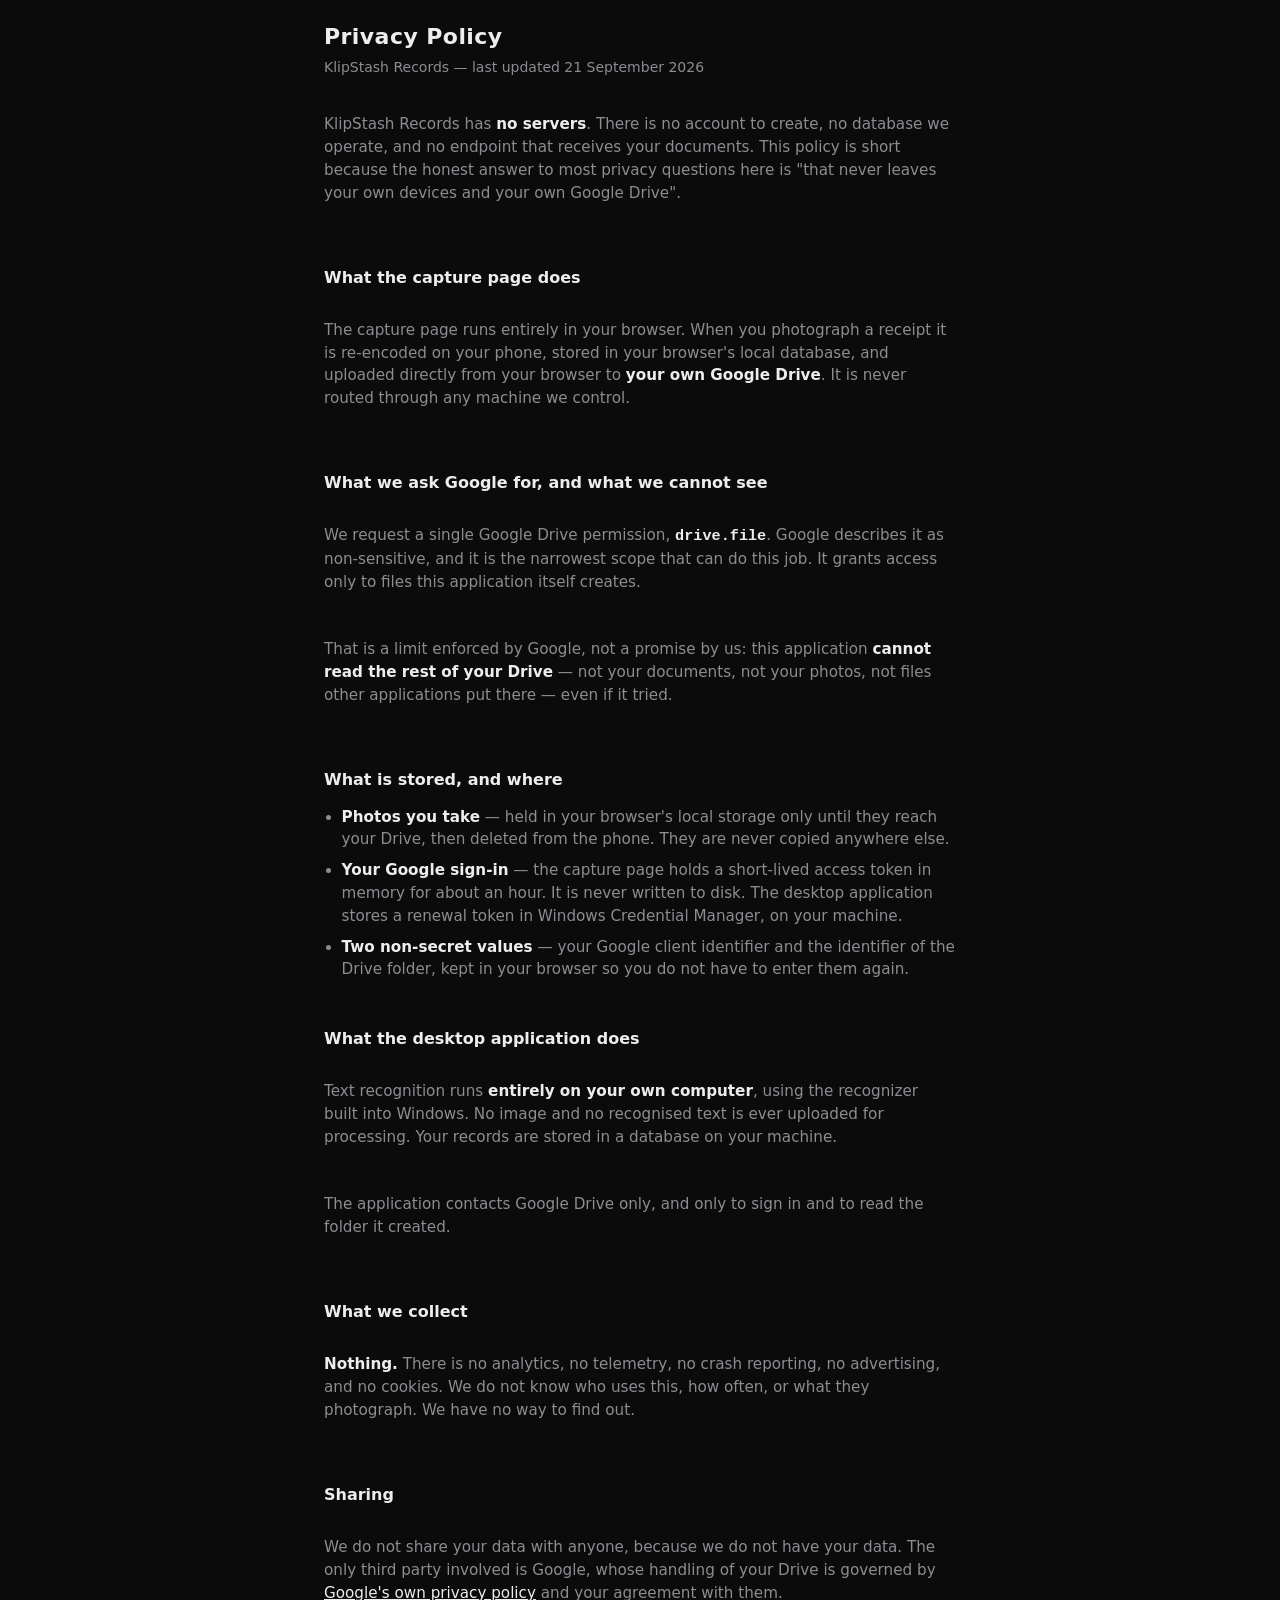
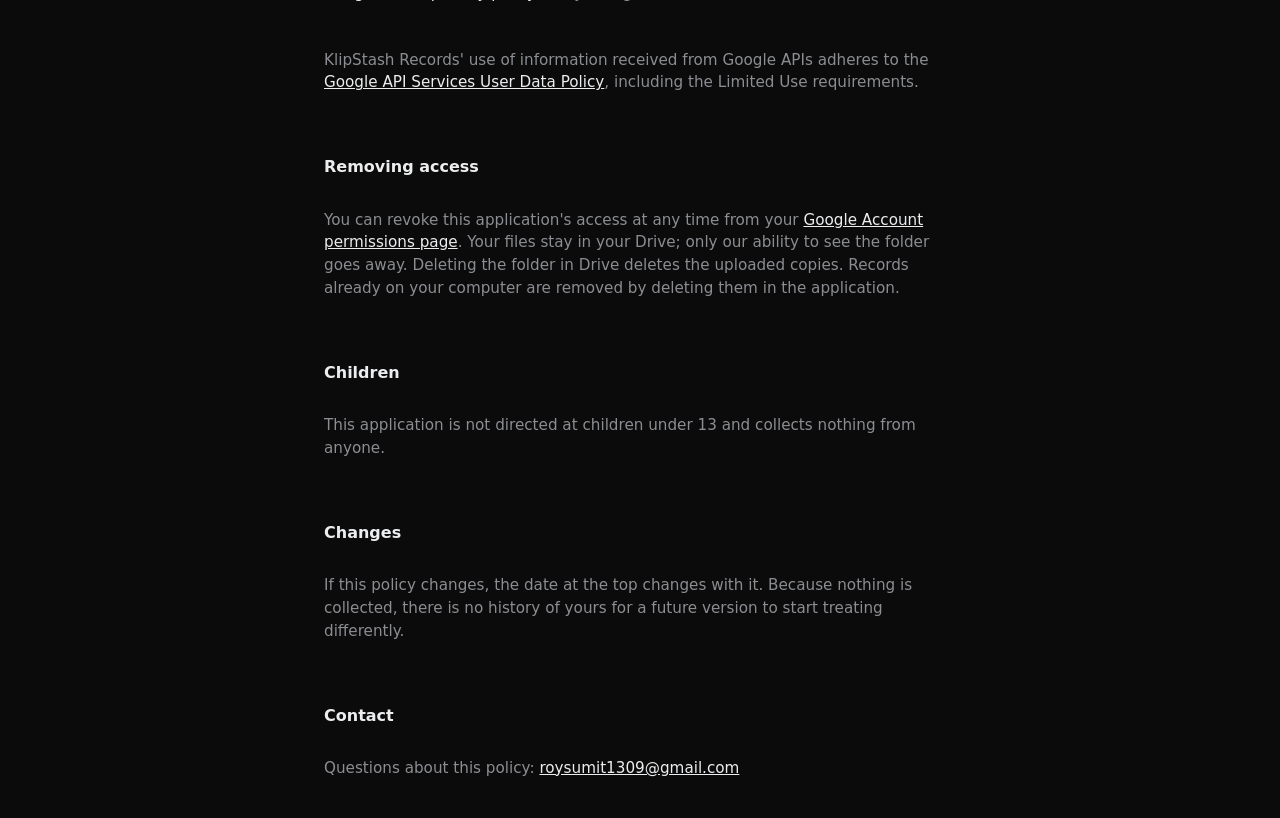
==== privacy.html @ 222dc4e7 "Records capture page and privacy policy The phone half of KlipStash Records: photograph a receipt, i" ====
<!doctype html>
<html lang="en">
  <head>
    <meta charset="utf-8" />
    <meta name="viewport" content="width=device-width, initial-scale=1" />
    <meta name="theme-color" content="#0b0b0c" />
    <title>KlipStash Records — Privacy Policy</title>
    <link rel="stylesheet" href="./style.css" />
    <style>
      /* Long-form prose, unlike the capture page's single column of
         controls - so it gets its own measure and heading rhythm. */
      body {
        max-width: 42rem;
      }
      h2 {
        margin: 2rem 0 0;
        font-size: 1rem;
      }
      p,
      li {
        color: var(--text-dim);
        font-size: 0.95rem;
      }
      ul {
        padding-left: 1.1rem;
        list-style: disc;
      }
      strong {
        color: var(--text);
        font-weight: 600;
      }
      a {
        color: var(--text);
      }
    </style>
  </head>
  <body>
    <header>
      <h1>Privacy Policy</h1>
      <p class="sub">KlipStash Records — last updated 21 September 2026</p>
    </header>

    <section>
      <p>
        KlipStash Records has <strong>no servers</strong>. There is no account to create, no
        database we operate, and no endpoint that receives your documents. This policy is short
        because the honest answer to most privacy questions here is "that never leaves your own
        devices and your own Google Drive".
      </p>

      <h2>What the capture page does</h2>
      <p>
        The capture page runs entirely in your browser. When you photograph a receipt it is
        re-encoded on your phone, stored in your browser's local database, and uploaded directly
        from your browser to <strong>your own Google Drive</strong>. It is never routed through any
        machine we control.
      </p>

      <h2>What we ask Google for, and what we cannot see</h2>
      <p>
        We request a single Google Drive permission,
        <strong><code>drive.file</code></strong>. Google describes it as non-sensitive, and it is
        the narrowest scope that can do this job. It grants access only to files this application
        itself creates.
      </p>
      <p>
        That is a limit enforced by Google, not a promise by us: this application
        <strong>cannot read the rest of your Drive</strong> — not your documents, not your photos,
        not files other applications put there — even if it tried.
      </p>

      <h2>What is stored, and where</h2>
      <ul>
        <li>
          <strong>Photos you take</strong> — held in your browser's local storage only until they
          reach your Drive, then deleted from the phone. They are never copied anywhere else.
        </li>
        <li>
          <strong>Your Google sign-in</strong> — the capture page holds a short-lived access token
          in memory for about an hour. It is never written to disk. The desktop application stores a
          renewal token in Windows Credential Manager, on your machine.
        </li>
        <li>
          <strong>Two non-secret values</strong> — your Google client identifier and the identifier
          of the Drive folder, kept in your browser so you do not have to enter them again.
        </li>
      </ul>

      <h2>What the desktop application does</h2>
      <p>
        Text recognition runs <strong>entirely on your own computer</strong>, using the recognizer
        built into Windows. No image and no recognised text is ever uploaded for processing. Your
        records are stored in a database on your machine.
      </p>
      <p>
        The application contacts Google Drive only, and only to sign in and to read the folder it
        created.
      </p>

      <h2>What we collect</h2>
      <p>
        <strong>Nothing.</strong> There is no analytics, no telemetry, no crash reporting, no
        advertising, and no cookies. We do not know who uses this, how often, or what they
        photograph. We have no way to find out.
      </p>

      <h2>Sharing</h2>
      <p>
        We do not share your data with anyone, because we do not have your data. The only third
        party involved is Google, whose handling of your Drive is governed by
        <a href="https://policies.google.com/privacy">Google's own privacy policy</a> and your
        agreement with them.
      </p>
      <p>
        KlipStash Records' use of information received from Google APIs adheres to the
        <a href="https://developers.google.com/terms/api-services-user-data-policy"
          >Google API Services User Data Policy</a
        >, including the Limited Use requirements.
      </p>

      <h2>Removing access</h2>
      <p>
        You can revoke this application's access at any time from your
        <a href="https://myaccount.google.com/permissions">Google Account permissions page</a>. Your
        files stay in your Drive; only our ability to see the folder goes away. Deleting the folder
        in Drive deletes the uploaded copies. Records already on your computer are removed by
        deleting them in the application.
      </p>

      <h2>Children</h2>
      <p>This application is not directed at children under 13 and collects nothing from anyone.</p>

      <h2>Changes</h2>
      <p>
        If this policy changes, the date at the top changes with it. Because nothing is collected,
        there is no history of yours for a future version to start treating differently.
      </p>

      <h2>Contact</h2>
      <p>Questions about this policy: <a href="mailto:roysumit1309@gmail.com">roysumit1309@gmail.com</a></p>
    </section>
  </body>
</html>
---- style.css ----
/* Frosted Minimal, carried over from the desktop app: near-black,
   monochrome, one accent only where a control has to be found by
   thumb. Dark only - this is used in restaurants and car parks, and a
   white screen at night is hostile. */

:root {
  --bg: #0b0b0c;
  --surface: #151517;
  --surface-2: #1c1c1f;
  --border: #2a2a2e;
  --text: #ecedee;
  --text-dim: #8b8d91;
  --ok: #7fb886;
  --bad: #d98080;
  --radius: 12px;
}

* {
  box-sizing: border-box;
}

/* Must out-rank the `display` rules below. The `hidden` attribute is
   styled by the UA stylesheet, which loses to ANY author rule - so
   `section { display: flex }` alone silently un-hides every hidden
   section, and the setup and capture panels both render at once. */
[hidden] {
  display: none !important;
}

html,
body {
  margin: 0;
  background: var(--bg);
  color: var(--text);
  font: 16px/1.5 system-ui, -apple-system, "Segoe UI", sans-serif;
  -webkit-text-size-adjust: 100%;
}

body {
  min-height: 100dvh;
  display: flex;
  flex-direction: column;
  gap: 20px;
  padding: max(20px, env(safe-area-inset-top)) 20px max(24px, env(safe-area-inset-bottom));
  max-width: 560px;
  margin-inline: auto;
}

header h1 {
  margin: 0;
  font-size: 22px;
  font-weight: 600;
  letter-spacing: 0.02em;
}

.sub,
.hint {
  margin: 4px 0 0;
  color: var(--text-dim);
  font-size: 14px;
}

section {
  display: flex;
  flex-direction: column;
  gap: 14px;
  flex: 1;
}

h2 {
  margin: 0;
  font-size: 16px;
  font-weight: 600;
}

input[type="text"] {
  width: 100%;
  /* 16px exactly: anything smaller makes iOS Safari zoom the whole
     page the moment the field is focused, and it never zooms back. */
  font-size: 16px;
  padding: 12px 14px;
  color: var(--text);
  background: var(--surface);
  border: 1px solid var(--border);
  border-radius: var(--radius);
}

input[type="text"]:focus {
  outline: none;
  border-color: var(--text-dim);
}

button,
label.secondary {
  font: inherit;
  font-size: 15px;
  padding: 13px 18px;
  color: var(--text);
  background: var(--surface-2);
  border: 1px solid var(--border);
  border-radius: var(--radius);
  text-align: center;
  cursor: pointer;
  /* Removes the 300ms tap delay and the grey flash on iOS. */
  touch-action: manipulation;
  -webkit-tap-highlight-color: transparent;
}

button.primary {
  background: var(--text);
  color: var(--bg);
  border-color: var(--text);
  font-weight: 600;
}

button:active,
label.secondary:active {
  opacity: 0.7;
}

/* The one control that has to be findable without looking. Big, round,
   centred, and at thumb height rather than at the top of the page. */
.shutter {
  display: flex;
  flex-direction: column;
  align-items: center;
  justify-content: center;
  gap: 14px;
  padding: 36px 20px;
  background: var(--surface);
  border: 1px solid var(--border);
  border-radius: 20px;
  cursor: pointer;
  touch-action: manipulation;
  -webkit-tap-highlight-color: transparent;
}

.shutter:active {
  background: var(--surface-2);
}

.shutter-ring {
  width: 72px;
  height: 72px;
  border-radius: 50%;
  background: var(--text);
  box-shadow: 0 0 0 4px var(--bg), 0 0 0 6px var(--text);
}

.status {
  margin: 0;
  font-size: 14px;
  color: var(--text-dim);
  min-height: 21px;
}

.status.ok {
  color: var(--ok);
}

.status.bad {
  color: var(--bad);
}

ul {
  list-style: none;
  margin: 0;
  padding: 0;
  display: flex;
  flex-direction: column;
  gap: 8px;
}

.shot {
  display: flex;
  align-items: center;
  gap: 10px;
  padding: 10px 12px;
  background: var(--surface);
  border: 1px solid var(--border);
  border-radius: 10px;
  font-size: 13px;
}

.shot-name {
  flex: 1;
  /* min-width:0 is what actually lets a flex child shrink; without it
     a long filename pushes the status label off the row. */
  min-width: 0;
  overflow: hidden;
  text-overflow: ellipsis;
  white-space: nowrap;
  color: var(--text-dim);
}

.shot-state {
  flex: none;
  color: var(--text-dim);
}

.shot.failed .shot-state {
  color: var(--bad);
}

footer p {
  margin: 0;
  font-size: 12px;
  color: var(--text-dim);
}
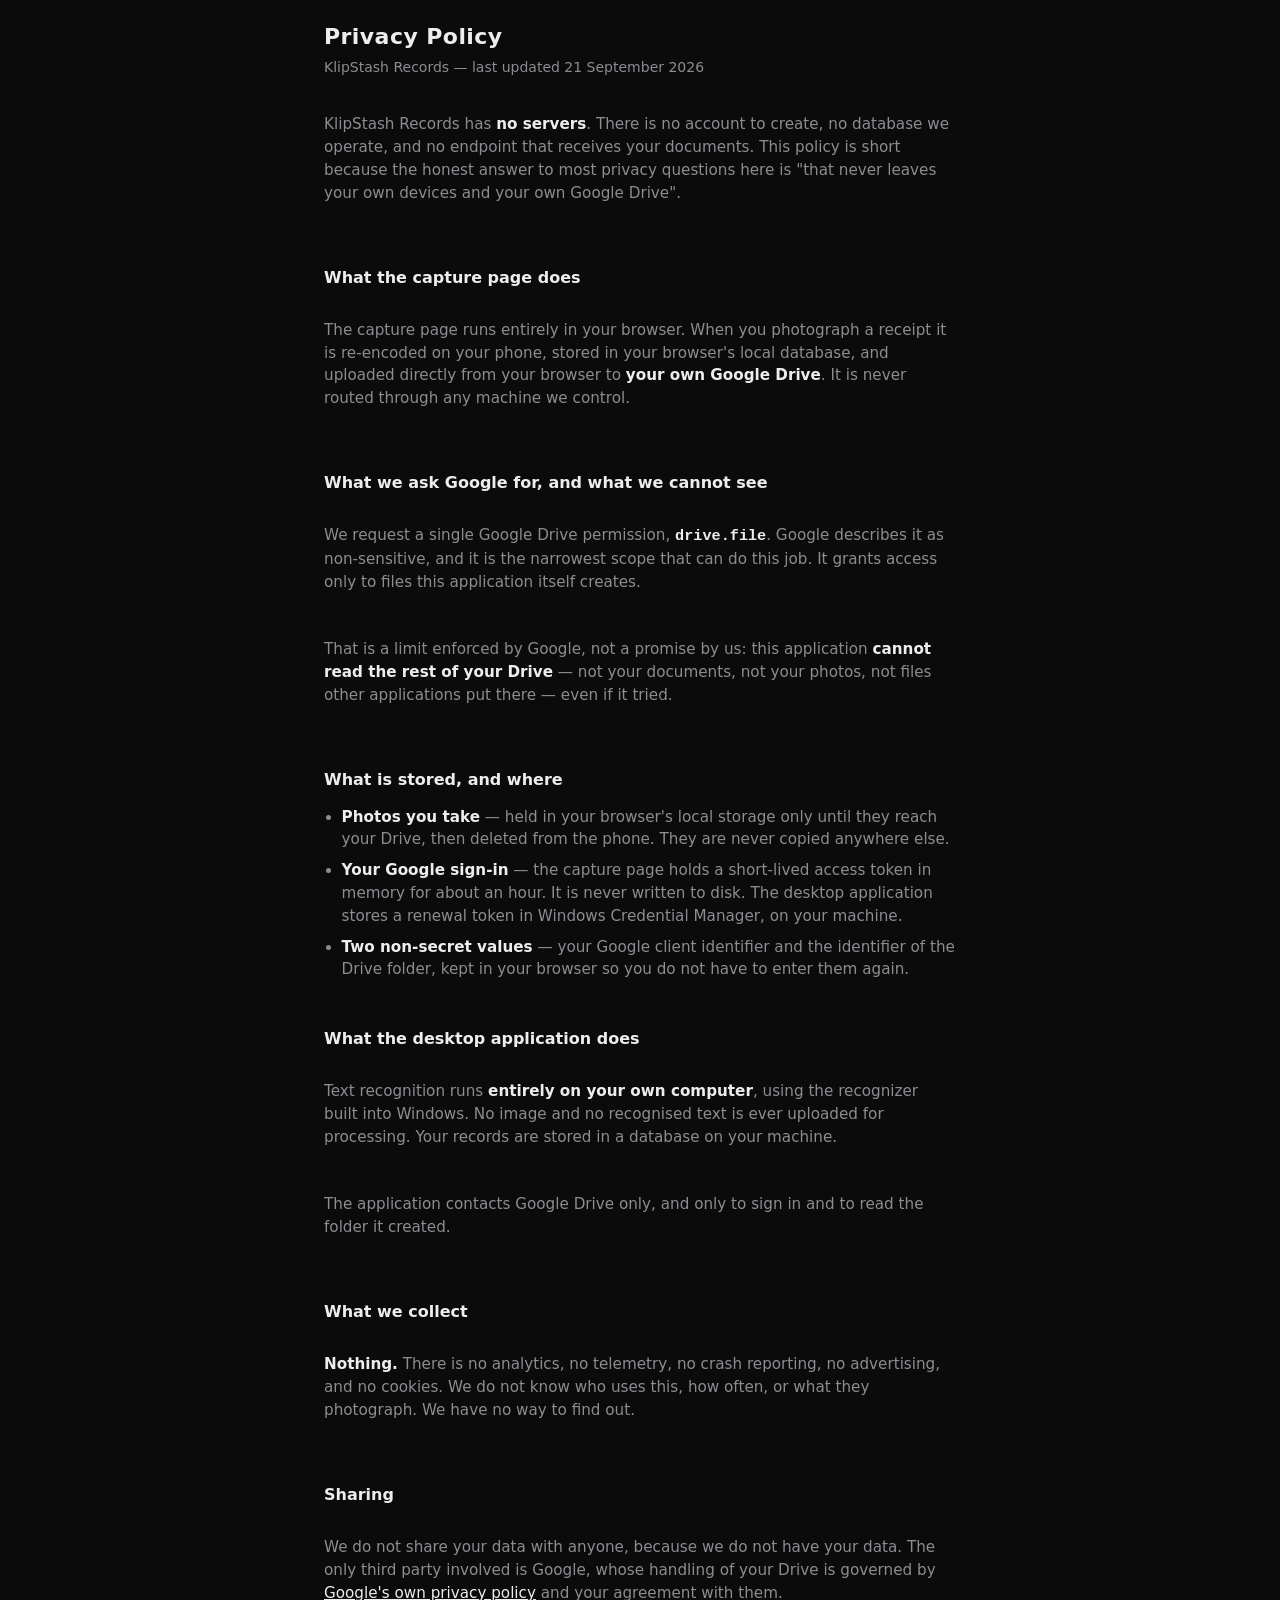
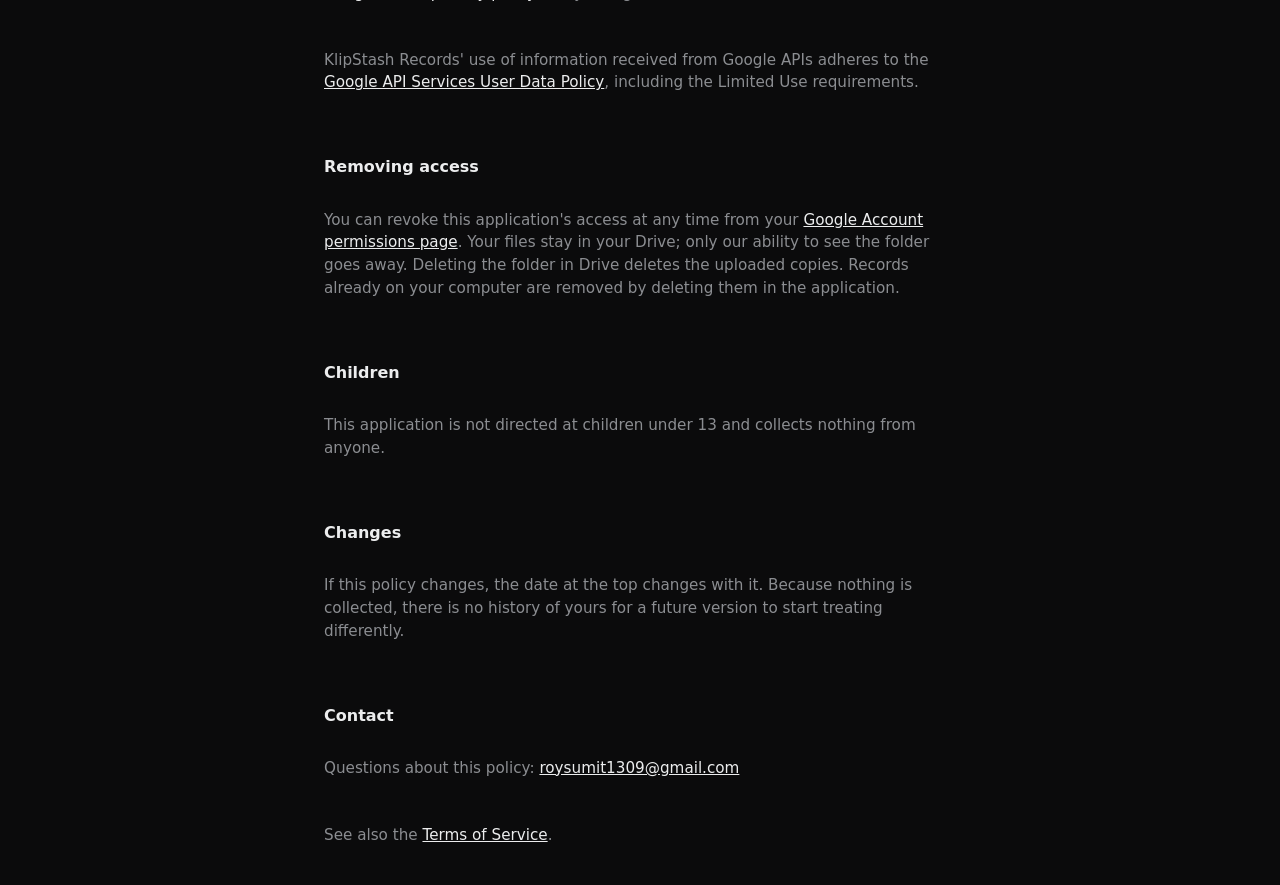
==== commit aa198ee6: "Add terms of service, and link the three pages together Google asks for a terms link alongside the p" ====
--- a/privacy.html
+++ b/privacy.html
@@ -138,6 +138,7 @@
 
       <h2>Contact</h2>
       <p>Questions about this policy: <a href="mailto:roysumit1309@gmail.com">roysumit1309@gmail.com</a></p>
+      <p>See also the <a href="./terms.html">Terms of Service</a>.</p>
     </section>
   </body>
 </html>
